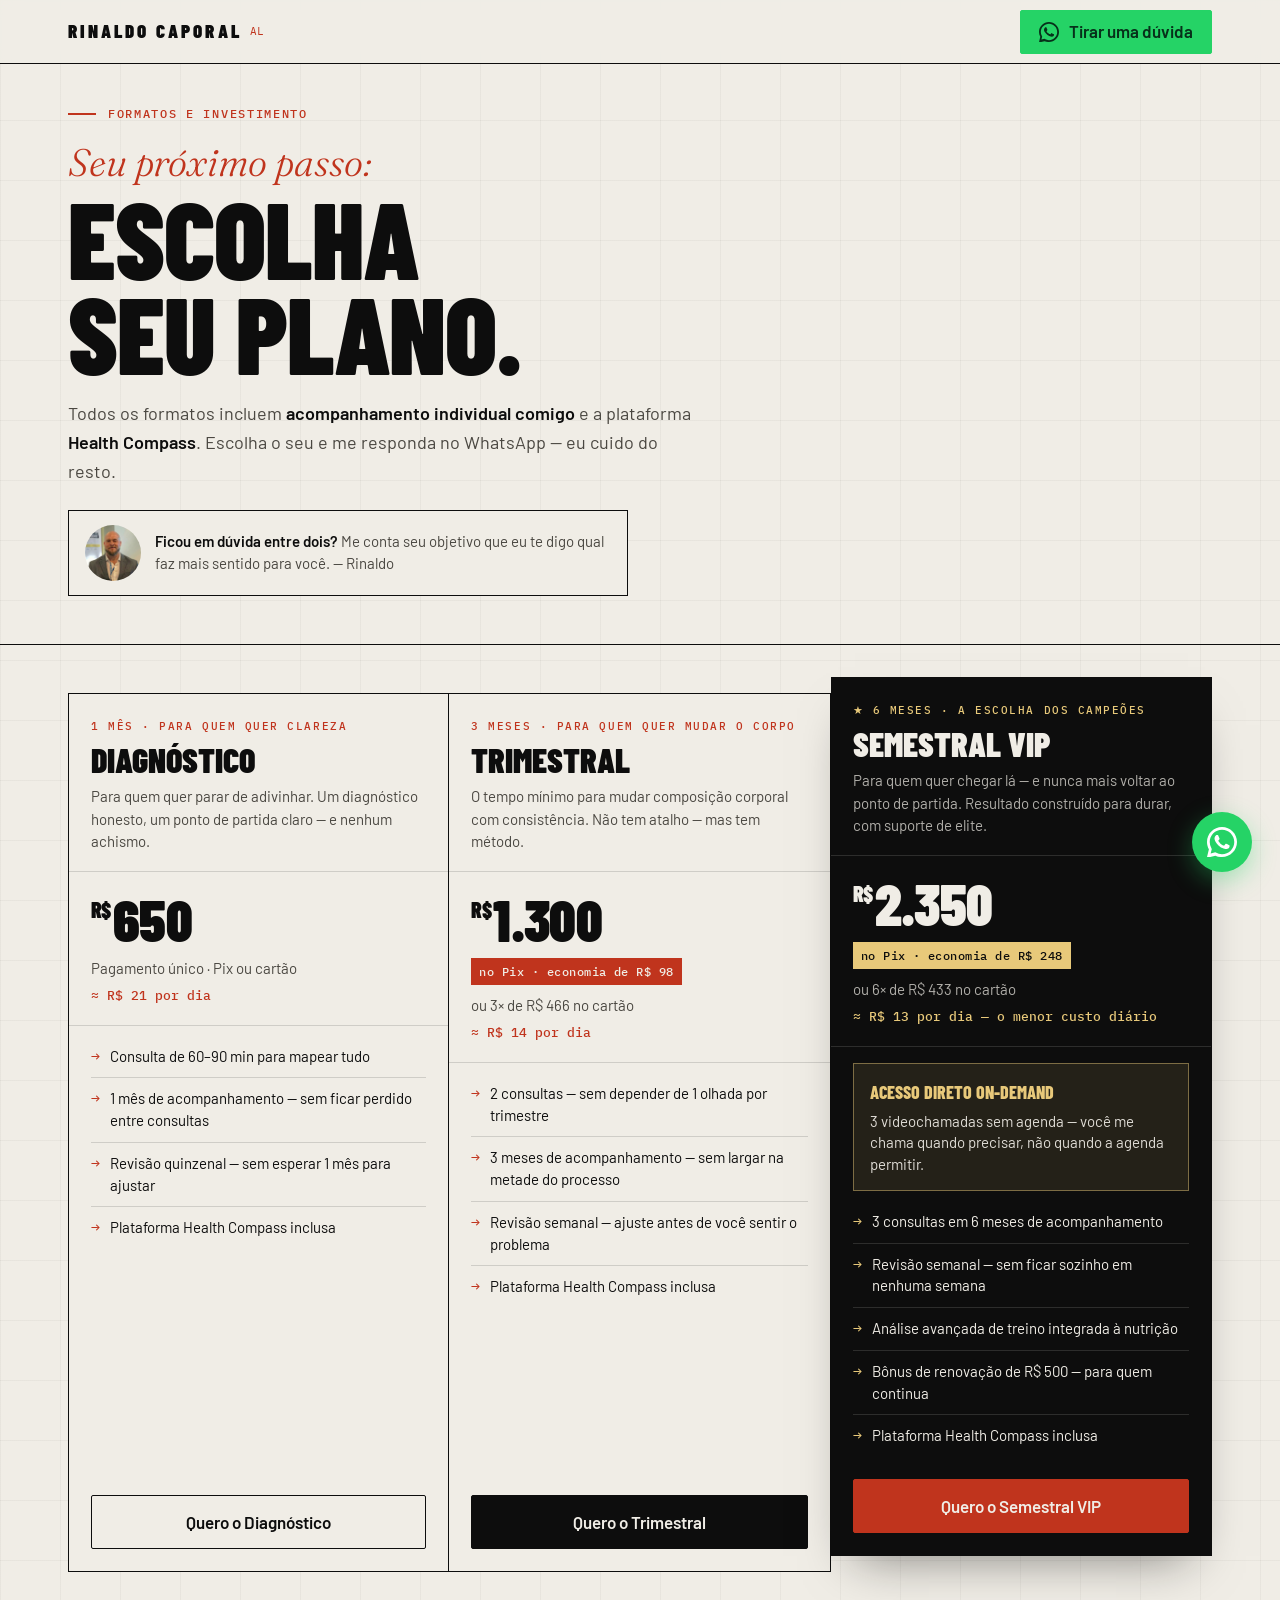
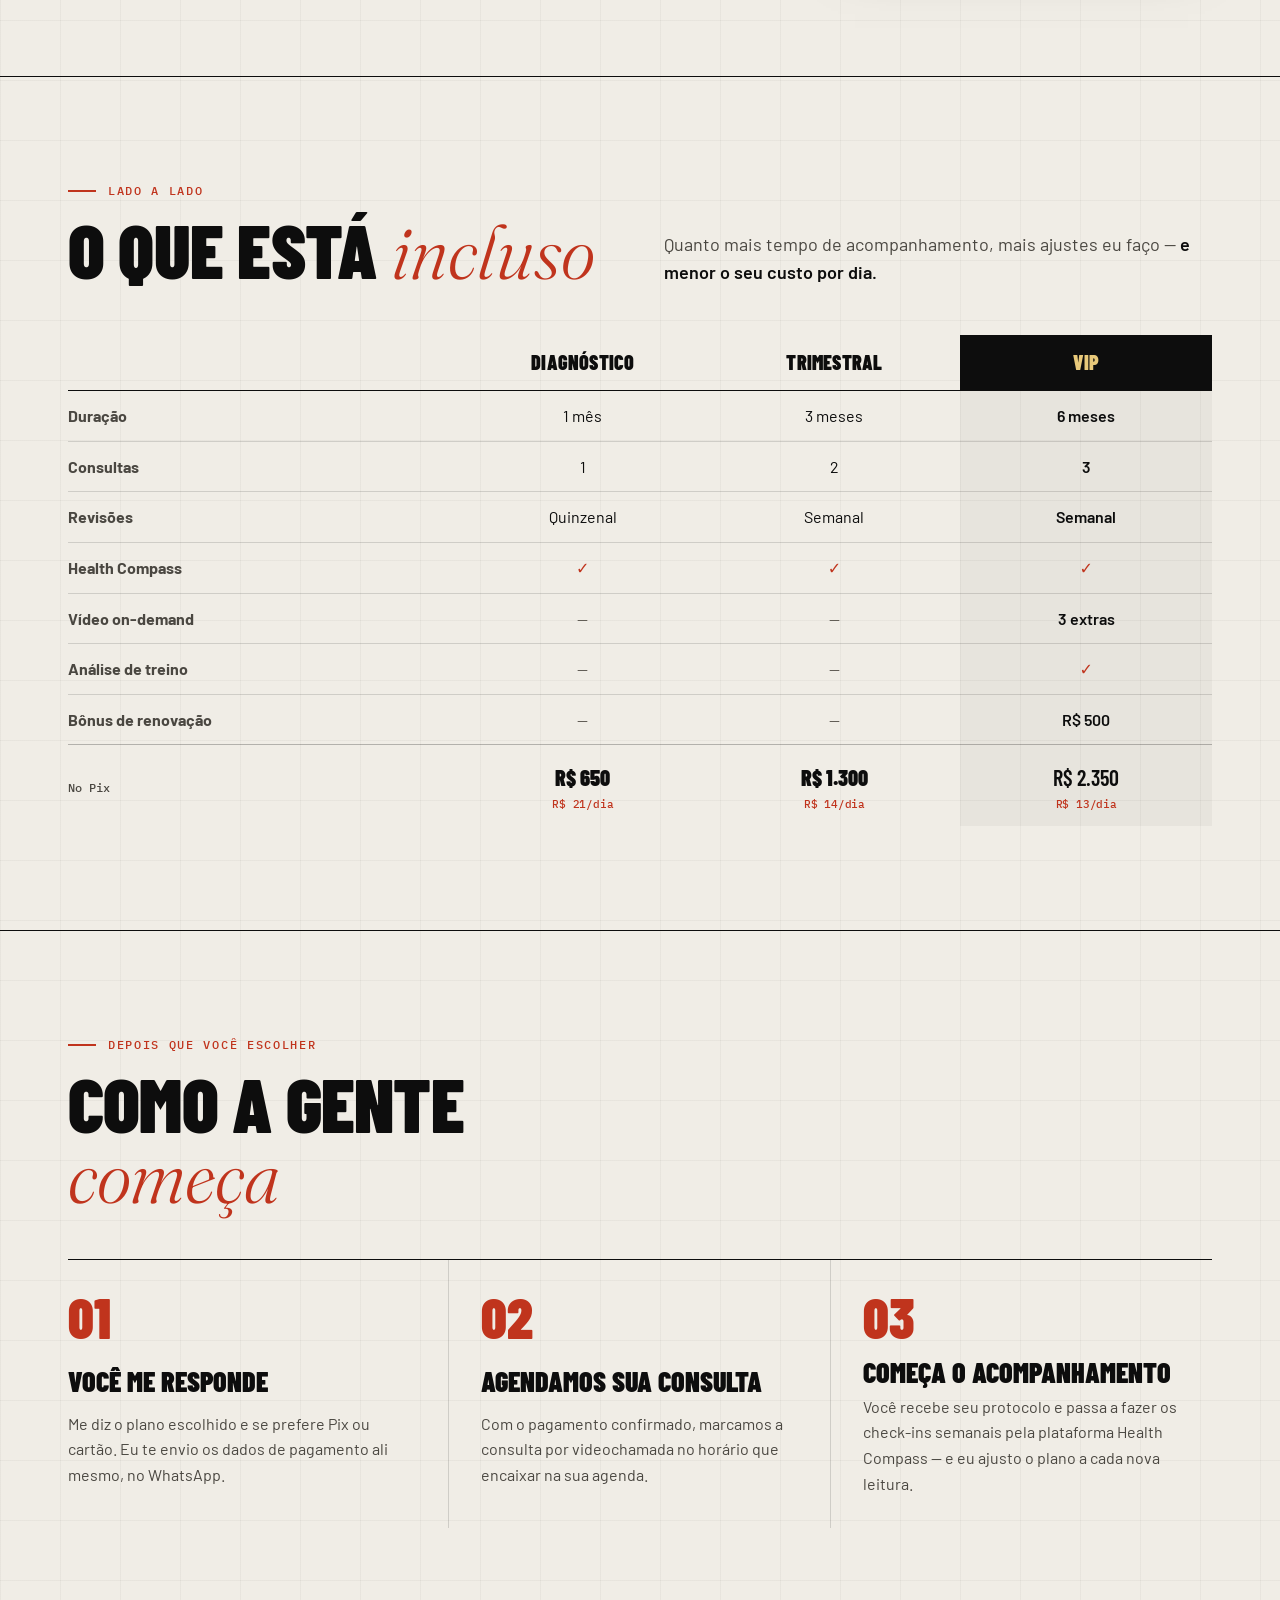
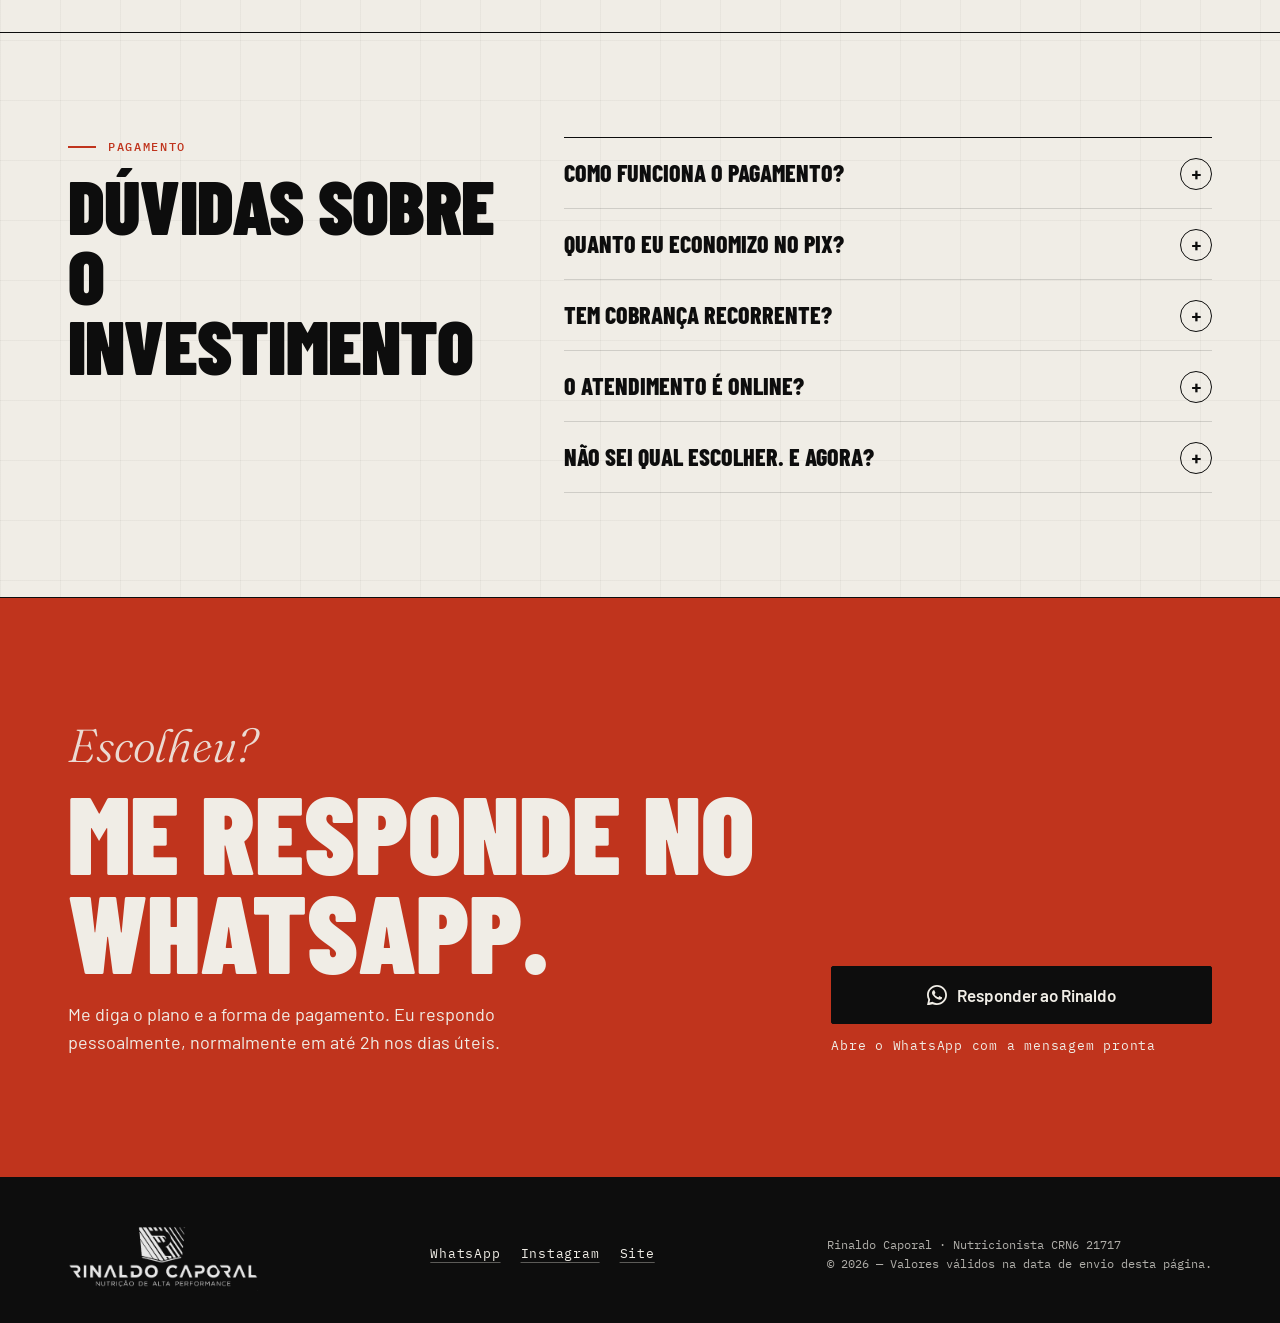
==== planos/index.html @ f825d925 "feat: página de planos e investimento (/planos/) para enviar ao lead - Valores, Pix/cartão, custo po" ====
<!DOCTYPE html>
<html lang="pt-BR">
<head>
<!-- Google Analytics (skipped on local previews) -->
<script>
  window.dataLayer = window.dataLayer || [];
  function gtag(){dataLayer.push(arguments);}
  if (!/^(localhost|127\.0\.0\.1|\[::1\])$/.test(location.hostname)) {
    var ga = document.createElement('script');
    ga.async = true;
    ga.src = 'https://www.googletagmanager.com/gtag/js?id=G-R4N3ZX12YW';
    document.head.appendChild(ga);
    gtag('js', new Date());
    gtag('config', 'G-R4N3ZX12YW');
  }
</script>

<meta charset="UTF-8">
<meta name="viewport" content="width=device-width, initial-scale=1, viewport-fit=cover">
<title>Planos e investimento — Rinaldo Caporal, Nutricionista</title>
<meta name="description" content="Formatos de acompanhamento nutricional com Rinaldo Caporal: Diagnóstico, Trimestral e Semestral VIP. Valores, formas de pagamento e o que está incluso.">
<meta name="robots" content="noindex, nofollow">
<meta name="theme-color" content="#0D0D0D">

<meta property="og:type" content="website">
<meta property="og:locale" content="pt_BR">
<meta property="og:site_name" content="Rinaldo Caporal">
<meta property="og:title" content="Planos e investimento — Rinaldo Caporal">
<meta property="og:description" content="Diagnóstico, Trimestral e Semestral VIP: valores, formas de pagamento e o que está incluso em cada formato.">
<meta property="og:url" content="https://www.rinaldocaporal.com.br/planos/">
<meta property="og:image" content="https://www.rinaldocaporal.com.br/img/og-planos.jpg">
<meta property="og:image:width" content="1200">
<meta property="og:image:height" content="630">
<meta name="twitter:card" content="summary_large_image">
<meta name="twitter:image" content="https://www.rinaldocaporal.com.br/img/og-planos.jpg">

<link rel="icon" type="image/png" sizes="32x32" href="../img/favicon-32.png">
<link rel="apple-touch-icon" href="../img/apple-touch-icon.png">
<link rel="preconnect" href="https://fonts.googleapis.com">
<link rel="preconnect" href="https://fonts.gstatic.com" crossorigin>
<link href="https://fonts.googleapis.com/css2?family=Barlow:wght@400;500;600&family=Barlow+Condensed:ital,wght@0,700;0,800;0,900;1,700&family=IBM+Plex+Mono:wght@400;500&family=Fraunces:ital,wght@1,300;1,700&display=swap" rel="stylesheet">
<link rel="stylesheet" href="../styles.css?v=9">
<script>document.documentElement.classList.add('js');</script>
</head>
<body>

<a class="sr-only" href="#conteudo">Pular para o conteúdo</a>

<header class="header">
  <div class="wrap">
    <a href="../" class="brand" aria-label="Rinaldo Caporal — site">Rinaldo Caporal <small>AL</small></a>
    <a class="btn btn--wa header-cta" data-wa="planos_header" href="https://wa.me/5582988458845?text=Oi%20Rinaldo%21%20Vi%20os%20planos%20e%20fiquei%20com%20uma%20d%C3%BAvida%3A%20" target="_blank" rel="noopener"><svg viewBox="0 0 24 24" aria-hidden="true"><use href="#ico-wa"/></svg>Tirar uma dúvida</a>
  </div>
</header>

<main id="conteudo" tabindex="-1">

<!-- ═══ INTRO ═══ -->
<section class="hero" id="topo" style="padding-top:calc(var(--header-h) + 40px);padding-bottom:48px">
  <div class="wrap">
    <p class="kicker">Formatos e investimento</p>
    <h1 class="hero-h1">
      <span class="serif-it">Seu próximo passo:</span>
      <span class="big">Escolha<br>seu plano.</span>
    </h1>
    <p class="hero-desc" style="margin-top:20px;max-width:640px">Todos os formatos incluem <strong>acompanhamento individual comigo</strong> e a plataforma <strong>Health Compass</strong>. Escolha o seu e me responda no WhatsApp — eu cuido do resto.</p>
    <div class="note" id="heroCtas">
      <img src="../img/rinaldo-480.webp" width="56" height="56" alt="Rinaldo Caporal">
      <p><strong>Ficou em dúvida entre dois?</strong> Me conta seu objetivo que eu te digo qual faz mais sentido para você. — Rinaldo</p>
    </div>
  </div>
</section>

<!-- ═══ PLANOS ═══ -->
<section class="section" id="formatos" style="padding-top:48px">
  <div class="wrap">
    <div class="plans-wrap">
    <div class="plan-tabs" aria-label="Ir para o plano">
      <button type="button" hidden aria-current="false" data-target="plano-diagnostico">Diagnóstico</button>
      <button type="button" hidden aria-current="false" data-target="plano-trimestral">Trimestral</button>
      <button type="button" hidden aria-current="true" data-target="plano-vip" data-vip>VIP ★</button>
    </div>

    <div class="rail plans" id="plansRail">
      <article class="plan" id="plano-diagnostico" aria-label="Plano Diagnóstico">
        <div class="plan-head">
          <p class="plan-badge">1 mês · Para quem quer clareza</p>
          <h2 class="plan-name">Diagnóstico</h2>
          <p class="plan-tagline">Para quem quer parar de adivinhar. Um diagnóstico honesto, um ponto de partida claro — e nenhum achismo.</p>
        </div>
        <div class="plan-price">
          <p class="price"><small>R$</small>650</p>
          <p class="price-card">Pagamento único · Pix ou cartão</p>
          <p class="price-day">≈ R$ 21 por dia</p>
        </div>
        <ul class="plan-features">
          <li>Consulta de 60–90 min para mapear tudo</li>
          <li>1 mês de acompanhamento — sem ficar perdido entre consultas</li>
          <li>Revisão quinzenal — sem esperar 1 mês para ajustar</li>
          <li>Plataforma Health Compass inclusa</li>
        </ul>
        <div class="plan-cta"><a class="btn btn--ghost btn--block" data-wa="escolheu_diagnostico" href="https://wa.me/5582988458845?text=Oi%20Rinaldo%21%20Vi%20os%20planos%20e%20escolhi%20o%20Diagn%C3%B3stico.%0APrefiro%20pagar%20no%3A%20%28Pix%20%2F%20cart%C3%A3o%29" target="_blank" rel="noopener">Quero o Diagnóstico</a></div>
      </article>

      <article class="plan" id="plano-trimestral" aria-label="Plano Trimestral">
        <div class="plan-head">
          <p class="plan-badge">3 meses · Para quem quer mudar o corpo</p>
          <h2 class="plan-name">Trimestral</h2>
          <p class="plan-tagline">O tempo mínimo para mudar composição corporal com consistência. Não tem atalho — mas tem método.</p>
        </div>
        <div class="plan-price">
          <p class="price"><small>R$</small>1.300</p>
          <p class="price-pix">no Pix · economia de R$ 98</p>
          <p class="price-card">ou 3× de R$ 466 no cartão</p>
          <p class="price-day">≈ R$ 14 por dia</p>
        </div>
        <ul class="plan-features">
          <li>2 consultas — sem depender de 1 olhada por trimestre</li>
          <li>3 meses de acompanhamento — sem largar na metade do processo</li>
          <li>Revisão semanal — ajuste antes de você sentir o problema</li>
          <li>Plataforma Health Compass inclusa</li>
        </ul>
        <div class="plan-cta"><a class="btn btn--solid btn--block" data-wa="escolheu_trimestral" href="https://wa.me/5582988458845?text=Oi%20Rinaldo%21%20Vi%20os%20planos%20e%20escolhi%20o%20Trimestral.%0APrefiro%20pagar%20no%3A%20%28Pix%20%2F%20cart%C3%A3o%29" target="_blank" rel="noopener">Quero o Trimestral</a></div>
      </article>

      <article class="plan plan--vip" id="plano-vip" aria-label="Plano Semestral VIP">
        <div class="plan-head">
          <p class="plan-badge">★ 6 meses · A escolha dos campeões</p>
          <h2 class="plan-name">Semestral VIP</h2>
          <p class="plan-tagline">Para quem quer chegar lá — e nunca mais voltar ao ponto de partida. Resultado construído para durar, com suporte de elite.</p>
        </div>
        <div class="plan-price">
          <p class="price"><small>R$</small>2.350</p>
          <p class="price-pix">no Pix · economia de R$ 248</p>
          <p class="price-card">ou 6× de R$ 433 no cartão</p>
          <p class="price-day">≈ R$ 13 por dia — o menor custo diário</p>
        </div>
        <div class="vip-perk">
          <strong>Acesso direto on-demand</strong>
          <span>3 videochamadas sem agenda — você me chama quando precisar, não quando a agenda permitir.</span>
        </div>
        <ul class="plan-features">
          <li>3 consultas em 6 meses de acompanhamento</li>
          <li>Revisão semanal — sem ficar sozinho em nenhuma semana</li>
          <li>Análise avançada de treino integrada à nutrição</li>
          <li>Bônus de renovação de R$ 500 — para quem continua</li>
          <li>Plataforma Health Compass inclusa</li>
        </ul>
        <div class="plan-cta"><a class="btn btn--red btn--block" data-wa="escolheu_vip" href="https://wa.me/5582988458845?text=Oi%20Rinaldo%21%20Vi%20os%20planos%20e%20escolhi%20o%20Semestral%20VIP.%0APrefiro%20pagar%20no%3A%20%28Pix%20%2F%20cart%C3%A3o%29" target="_blank" rel="noopener">Quero o Semestral VIP</a></div>
      </article>
    </div>
    </div>
    <div class="rail-hint" style="justify-content:flex-end"><span class="swipe-note" aria-hidden="true">← Deslize para comparar →</span></div>
  </div>
</section>

<!-- ═══ COMPARATIVO ═══ -->
<section class="section" id="comparativo">
  <div class="wrap">
    <div class="section-head">
      <div>
        <p class="kicker">Lado a lado</p>
        <h2 class="h2">O que está <em>incluso</em></h2>
      </div>
      <p class="lead">Quanto mais tempo de acompanhamento, mais ajustes eu faço — <strong>e menor o seu custo por dia.</strong></p>
    </div>

    <div class="compare-wrap">
      <table class="compare">
        <colgroup><col class="c-label"><col><col><col></colgroup>
        <thead>
          <tr><th scope="col"><span class="sr-only">Item</span></th><th scope="col">Diagnós&shy;tico</th><th scope="col">Trimestral</th><th scope="col" class="is-vip">VIP</th></tr>
        </thead>
        <tbody>
          <tr><th scope="row">Duração</th><td>1 mês</td><td>3 meses</td><td class="is-vip">6 meses</td></tr>
          <tr><th scope="row">Consultas</th><td>1</td><td>2</td><td class="is-vip">3</td></tr>
          <tr><th scope="row">Revisões</th><td>Quinzenal</td><td>Semanal</td><td class="is-vip">Semanal</td></tr>
          <tr><th scope="row">Health Compass</th><td class="yes">✓</td><td class="yes">✓</td><td class="is-vip yes">✓</td></tr>
          <tr><th scope="row">Vídeo on-demand</th><td class="no">—</td><td class="no">—</td><td class="is-vip">3 extras</td></tr>
          <tr><th scope="row">Análise de treino</th><td class="no">—</td><td class="no">—</td><td class="is-vip yes">✓</td></tr>
          <tr><th scope="row">Bônus de renovação</th><td class="no">—</td><td class="no">—</td><td class="is-vip">R$ 500</td></tr>
        </tbody>
        <tfoot>
          <tr><td style="font-family:var(--mono);font-size:12px;font-weight:500;color:var(--text-muted)">No Pix</td><td>R$ 650<small>R$ 21/dia</small></td><td>R$ 1.300<small>R$ 14/dia</small></td><td class="is-vip">R$ 2.350<small>R$ 13/dia</small></td></tr>
        </tfoot>
      </table>
    </div>
  </div>
</section>

<!-- ═══ DEPOIS DO PAGAMENTO ═══ -->
<section class="section" id="proximos-passos">
  <div class="wrap">
    <div class="section-head">
      <div>
        <p class="kicker">Depois que você escolher</p>
        <h2 class="h2">Como a gente <em>começa</em></h2>
      </div>
    </div>
    <ol class="steps">
      <li class="step">
        <span class="step-n">01</span>
        <h3>Você me responde</h3>
        <p>Me diz o plano escolhido e se prefere Pix ou cartão. Eu te envio os dados de pagamento ali mesmo, no WhatsApp.</p>
      </li>
      <li class="step">
        <span class="step-n">02</span>
        <h3>Agendamos sua consulta</h3>
        <p>Com o pagamento confirmado, marcamos a consulta por videochamada no horário que encaixar na sua agenda.</p>
      </li>
      <li class="step">
        <span class="step-n">03</span>
        <h3>Começa o acompanhamento</h3>
        <p>Você recebe seu protocolo e passa a fazer os check-ins semanais pela plataforma Health Compass — e eu ajusto o plano a cada nova leitura.</p>
      </li>
    </ol>
  </div>
</section>

<!-- ═══ FAQ PAGAMENTO ═══ -->
<section class="section" id="faq">
  <div class="wrap faq-layout">
    <div>
      <div class="section-head" style="display:block">
        <p class="kicker">Pagamento</p>
        <h2 class="h2">Dúvidas sobre o investimento</h2>
      </div>
    </div>
    <div>
      <div class="faq" id="faqList">
        <details class="faq-item">
          <summary>Como funciona o pagamento? <span class="toggle-ico" aria-hidden="true">+</span></summary>
          <p>O pagamento é feito no início do plano: à vista no Pix, com desconto, ou parcelado no cartão de crédito (3× no Trimestral e 6× no Semestral VIP). <strong>Eu te envio os dados direto no WhatsApp.</strong></p>
        </details>
        <details class="faq-item">
          <summary>Quanto eu economizo no Pix? <span class="toggle-ico" aria-hidden="true">+</span></summary>
          <p>No Trimestral, R$ 98 (R$ 1.300 no Pix contra 3× R$ 466 no cartão). No Semestral VIP, R$ 248 (R$ 2.350 no Pix contra 6× R$ 433 no cartão).</p>
        </details>
        <details class="faq-item">
          <summary>Tem cobrança recorrente? <span class="toggle-ico" aria-hidden="true">+</span></summary>
          <p>Não. Não existe cobrança mensal automática: <strong>cada renovação é uma decisão sua</strong>, tomada depois de ver os seus dados de evolução.</p>
        </details>
        <details class="faq-item">
          <summary>O atendimento é online? <span class="toggle-ico" aria-hidden="true">+</span></summary>
          <p>Sim, 100% online, para todo o Brasil: consultas por videochamada e check-ins semanais pela plataforma Health Compass, no WhatsApp.</p>
        </details>
        <details class="faq-item">
          <summary>Não sei qual escolher. E agora? <span class="toggle-ico" aria-hidden="true">+</span></summary>
          <p>Se o seu objetivo é mudar a composição corporal, 3 meses é o tempo mínimo para ver isso com consistência. Se quer um resultado que dure e suporte direto comigo, o Semestral VIP é o mais completo — e o de menor custo por dia. <strong>Na dúvida, me chama que eu te ajudo a decidir.</strong></p>
        </details>
      </div>
    </div>
  </div>
</section>

<!-- ═══ CTA FINAL ═══ -->
<section class="final" id="final">
  <div class="wrap">
    <div>
      <h2 class="final-title"><em>Escolheu?</em>Me responde no WhatsApp.</h2>
      <p class="final-sub">Me diga o plano e a forma de pagamento. Eu respondo pessoalmente, normalmente em até 2h nos dias úteis.</p>
    </div>
    <div class="final-actions">
      <a class="btn btn--solid" data-wa="planos_final" href="https://wa.me/5582988458845?text=Oi%20Rinaldo%21%20Vi%20os%20planos%20e%20escolhi%20o%20plano%3A%20%0APrefiro%20pagar%20no%3A%20%28Pix%20%2F%20cart%C3%A3o%29" target="_blank" rel="noopener"><svg viewBox="0 0 24 24" aria-hidden="true"><use href="#ico-wa"/></svg>Responder ao Rinaldo</a>
      <p class="final-note">Abre o WhatsApp com a mensagem pronta</p>
    </div>
  </div>
</section>

</main>

<footer class="footer">
  <div class="wrap">
    <img class="footer-logo" src="../img/logo-rc.webp" width="480" height="186" loading="lazy" alt="Rinaldo Caporal — Nutrição de Alta Performance">
    <nav class="footer-links" aria-label="Contato">
      <a data-wa="planos_footer" href="https://wa.me/5582988458845?text=Oi%20Rinaldo%21%20Vi%20os%20planos%20e%20fiquei%20com%20uma%20d%C3%BAvida%3A%20" target="_blank" rel="noopener">WhatsApp</a>
      <a href="https://instagram.com/rinaldocaporal" target="_blank" rel="noopener" data-ig="planos_footer">Instagram</a>
      <a href="../">Site</a>
    </nav>
    <small>Rinaldo Caporal · Nutricionista CRN6 21717<br>© <span id="year">2026</span> — Valores válidos na data de envio desta página.</small>
  </div>
</footer>

<div class="action-bar" id="actionBar">
  <a class="btn btn--wa" data-wa="planos_barra_mobile" href="https://wa.me/5582988458845?text=Oi%20Rinaldo%21%20Vi%20os%20planos%20e%20escolhi%20o%20plano%3A%20%0APrefiro%20pagar%20no%3A%20%28Pix%20%2F%20cart%C3%A3o%29" target="_blank" rel="noopener">
    <svg viewBox="0 0 24 24" aria-hidden="true"><use href="#ico-wa"/></svg>Escolhi meu plano
  </a>
</div>

<a class="wa-float" data-wa="planos_flutuante" href="https://wa.me/5582988458845?text=Oi%20Rinaldo%21%20Vi%20os%20planos%20e%20fiquei%20com%20uma%20d%C3%BAvida%3A%20" target="_blank" rel="noopener" aria-label="Falar com Rinaldo no WhatsApp">
  <svg viewBox="0 0 24 24" aria-hidden="true"><use href="#ico-wa"/></svg>
</a>

<svg width="0" height="0" style="position:absolute" aria-hidden="true">
  <symbol id="ico-wa" viewBox="0 0 24 24"><path d="M17.472 14.382c-.297-.149-1.758-.867-2.03-.967-.273-.099-.471-.148-.67.15-.197.297-.767.966-.94 1.164-.173.199-.347.223-.644.075-.297-.15-1.255-.463-2.39-1.475-.883-.788-1.48-1.761-1.653-2.059-.173-.297-.018-.458.13-.606.134-.133.298-.347.446-.52.149-.174.198-.298.298-.497.099-.198.05-.371-.025-.52-.075-.149-.669-1.612-.916-2.207-.242-.579-.487-.5-.669-.51-.173-.008-.371-.01-.57-.01-.198 0-.52.074-.792.372-.272.297-1.04 1.016-1.04 2.479 0 1.462 1.065 2.875 1.213 3.074.149.198 2.096 3.2 5.077 4.487.709.306 1.262.489 1.694.625.712.227 1.36.195 1.871.118.571-.085 1.758-.719 2.006-1.413.248-.694.248-1.289.173-1.413-.074-.124-.272-.198-.57-.347z"/><path d="M12 0C5.373 0 0 5.373 0 12c0 2.123.553 4.116 1.52 5.845L.057 23.854a.5.5 0 00.61.61l6.01-1.463A11.938 11.938 0 0012 24c6.627 0 12-5.373 12-12S18.627 0 12 0zm0 21.818a9.797 9.797 0 01-5.002-1.374l-.359-.213-3.718.905.92-3.619-.234-.372A9.797 9.797 0 012.182 12C2.182 6.57 6.57 2.182 12 2.182S21.818 6.57 21.818 12 17.43 21.818 12 21.818z"/></symbol>
</svg>

<script src="../script.js?v=7" defer></script>
</body>
</html>
---- styles.css ----
/* ═══════════════════════════════════════════════════════
   RINALDO CAPORAL — styles (mobile-first)
   Breakpoints: 640px (tablet) · 960px (desktop)
═══════════════════════════════════════════════════════ */

/* ─── Tokens ─── */
:root {
  --ink: #0D0D0D;
  --ink-2: #1A1A1A;
  --paper: #F0EDE6;
  --cream: #E8E3D8;
  --red: #C0341D;
  --red-dark: #A02C18;
  --gold: #E8C97A;
  --green: #25D366;

  --text-muted: #4A4741;        /* 8.9:1 on paper */
  --text-soft: #5E5A53;         /* 6:1 on paper */
  --on-ink: rgba(240, 237, 230, .92);
  --on-ink-muted: rgba(240, 237, 230, .72);
  --line: rgba(13, 13, 13, .14);
  --line-ink: rgba(240, 237, 230, .14);

  --cond: 'Barlow Condensed', 'Arial Narrow', sans-serif;
  --sans: 'Barlow', system-ui, -apple-system, 'Segoe UI', sans-serif;
  --mono: 'IBM Plex Mono', ui-monospace, monospace;
  --serif: 'Fraunces', Georgia, serif;

  --gutter: 20px;
  --header-h: 56px;
  --bar-h: 72px;
  --maxw: 1240px;
  --radius: 2px;
}

/* ─── Reset ─── */
*, *::before, *::after { margin: 0; padding: 0; box-sizing: border-box; }
html { scroll-behavior: smooth; scroll-padding-top: calc(var(--header-h) + 8px); -webkit-text-size-adjust: 100%; }
body {
  background-color: var(--paper);
  background-image:
    linear-gradient(rgba(13,13,13,.04) 1px, transparent 1px),
    linear-gradient(90deg, rgba(13,13,13,.04) 1px, transparent 1px);
  background-size: 60px 60px;
  color: var(--ink);
  font-family: var(--sans);
  font-size: 17px;
  line-height: 1.6;
  overflow-x: hidden;
}
a { color: inherit; text-decoration: none; }
img { display: block; max-width: 100%; height: auto; }
button { font: inherit; color: inherit; background: none; border: 0; cursor: pointer; }
ul { list-style: none; }
:focus-visible { outline: 2px solid var(--red); outline-offset: 3px; }
.section--dark :focus-visible, .footer :focus-visible, .action-bar :focus-visible { outline-color: var(--gold); }
.final :focus-visible { outline-color: var(--paper); }
main:focus { outline: none; }
.sr-only { position: absolute; width: 1px; height: 1px; overflow: hidden; clip: rect(0 0 0 0); white-space: nowrap; }
a.sr-only:focus { position: fixed; top: 8px; left: 8px; width: auto; height: auto; clip: auto; z-index: 200; background: var(--ink); color: var(--paper); padding: 12px 16px; font-family: var(--mono); font-size: 13px; }

.wrap { width: 100%; max-width: var(--maxw); margin: 0 auto; padding: 0 var(--gutter); }

/* ─── Type helpers ─── */
.kicker {
  font-family: var(--mono);
  font-size: 12px;
  font-weight: 500;
  letter-spacing: .14em;
  text-transform: uppercase;
  color: var(--red);
  display: flex; align-items: center; gap: 12px;
}
.kicker::before { content: ''; width: 28px; height: 2px; background: currentColor; flex-shrink: 0; }
.h2 {
  font-family: var(--cond);
  font-weight: 900;
  font-size: clamp(40px, 11vw, 76px);
  line-height: .92;
  letter-spacing: -.01em;
  text-transform: uppercase;
  margin-top: 14px;
}
.h2 em, .serif-it {
  font-family: var(--serif);
  font-style: italic;
  font-weight: 300;
  text-transform: none;
  color: var(--red);
  letter-spacing: 0;
}
.lead { font-size: 18px; line-height: 1.6; color: var(--text-muted); }
.lead strong { color: var(--ink); font-weight: 600; }

/* ─── Sections ─── */
.section { padding: 64px 0; border-top: 1.5px solid var(--ink); position: relative; }
.section-head { margin-bottom: 32px; }
.section-head .lead { margin-top: 16px; max-width: 640px; }
.section--dark { background: var(--ink); color: var(--paper); border-top-color: var(--ink); }
.section--dark .lead { color: var(--on-ink-muted); }
.section--dark .lead strong { color: var(--paper); }

/* ─── Buttons ─── */
.btn {
  display: inline-flex; align-items: center; justify-content: center; gap: 10px;
  min-height: 54px;
  padding: 0 26px;
  font-family: var(--mono);
  font-size: 13px;
  font-weight: 500;
  letter-spacing: .12em;
  text-transform: uppercase;
  border: 1.5px solid var(--ink);
  border-radius: var(--radius);
  transition: background .2s, color .2s, border-color .2s, transform .15s;
  text-align: center;
}
.btn:active { transform: translateY(1px); }
.btn--solid { background: var(--ink); color: var(--paper); }
.btn--solid:hover { background: var(--red); border-color: var(--red); }
.btn--red { background: var(--red); border-color: var(--red); color: var(--paper); }
.btn--red:hover { background: var(--red-dark); border-color: var(--red-dark); }
.btn--ghost { background: transparent; color: var(--ink); }
.btn--ghost:hover { background: var(--ink); color: var(--paper); }
.btn--ghost-light { background: transparent; color: var(--paper); border-color: rgba(240,237,230,.5); }
.btn--ghost-light:hover { background: var(--paper); color: var(--ink); }
.btn--block { width: 100%; }
.btn svg { width: 20px; height: 20px; flex-shrink: 0; fill: currentColor; }

/* ═══════════════════════════════════════
   HEADER
═══════════════════════════════════════ */
.header {
  position: fixed; top: 0; left: 0; right: 0; z-index: 100;
  height: var(--header-h);
  background: rgba(240, 237, 230, .94);
  -webkit-backdrop-filter: saturate(1.4) blur(10px);
  backdrop-filter: saturate(1.4) blur(10px);
  border-bottom: 1.5px solid var(--ink);
}
.header .wrap { height: 100%; display: flex; align-items: center; justify-content: space-between; gap: 16px; }
.brand {
  font-family: var(--cond);
  font-weight: 900;
  font-size: 19px;
  letter-spacing: .16em;
  text-transform: uppercase;
  display: flex; align-items: baseline; gap: 8px;
  min-height: 48px; align-items: center;
}
.brand small { font-family: var(--mono); font-size: 11px; font-weight: 400; letter-spacing: .08em; color: var(--red); }
.nav { display: none; }
.header-cta { display: none; }
.menu-btn {
  width: 48px; height: 48px; margin-right: -12px;
  display: flex; flex-direction: column; align-items: center; justify-content: center; gap: 6px;
}
.menu-btn span { width: 24px; height: 2px; background: var(--ink); transition: transform .25s, opacity .25s; }
.menu-btn[aria-expanded="true"] span:nth-child(1) { transform: translateY(8px) rotate(45deg); }
.menu-btn[aria-expanded="true"] span:nth-child(2) { opacity: 0; }
.menu-btn[aria-expanded="true"] span:nth-child(3) { transform: translateY(-8px) rotate(-45deg); }

.mobile-menu {
  position: fixed; top: var(--header-h); left: 0; right: 0; bottom: 0; z-index: 99;
  background: var(--paper);
  padding: 12px var(--gutter) calc(32px + env(safe-area-inset-bottom));
  display: flex; flex-direction: column;
  transform: translateY(-8px); opacity: 0; visibility: hidden;
  transition: opacity .2s, transform .2s, visibility .2s;
  overflow-y: auto;
}
.mobile-menu.open { opacity: 1; transform: none; visibility: visible; }
.mobile-menu a:not(.btn) {
  font-family: var(--cond); font-weight: 800; font-size: 32px; text-transform: uppercase;
  padding: 12px 0; border-bottom: 1px solid var(--line);
  display: flex; justify-content: space-between; align-items: center;
}
.mobile-menu a:not(.btn)::after { content: '→'; font-family: var(--mono); font-size: 18px; color: var(--red); }
.mobile-menu .btn { margin-top: auto; }
body.menu-open { overflow: hidden; }

/* ═══════════════════════════════════════
   HERO
═══════════════════════════════════════ */
.hero { padding-top: calc(var(--header-h) + 28px); padding-bottom: 0; }
.hero-tag { font-size: 11px; }
.hero-h1 { margin-top: 18px; }
.hero-h1 .serif-it { display: block; font-size: clamp(26px, 7.4vw, 46px); line-height: 1.12; }
.hero-h1 .big {
  display: block;
  font-family: var(--cond); font-weight: 900; text-transform: uppercase;
  font-size: clamp(60px, 18.5vw, 132px); line-height: .88; letter-spacing: -.01em;
  margin-top: 6px;
}
.hero-photo {
  margin: 24px calc(var(--gutter) * -1) 0;
  position: relative;
  aspect-ratio: 5 / 4;
  overflow: hidden;
  border-top: 1.5px solid var(--ink);
  border-bottom: 1.5px solid var(--ink);
  background: var(--cream);
}
.hero-photo img { width: 100%; height: 100%; object-fit: cover; object-position: 50% 12%; }
.photo-label {
  position: absolute; left: 0; bottom: 0;
  background: var(--red); color: var(--paper);
  font-family: var(--mono); font-size: 11px; font-weight: 500; letter-spacing: .12em; text-transform: uppercase;
  padding: 8px 14px;
}
.hero-copy { padding: 28px 0 8px; }
.hero-desc { font-size: 18px; color: var(--text-muted); }
.hero-desc strong { color: var(--ink); font-weight: 600; }
.hero-btns { display: grid; gap: 12px; margin-top: 24px; }

.stats {
  display: grid; grid-template-columns: repeat(3, 1fr);
  border-top: 1.5px solid var(--ink);
  margin: 32px calc(var(--gutter) * -1) 0;
}
.stat { padding: 18px 12px; text-align: center; border-right: 1px solid var(--line); }
.stat:last-child { border-right: 0; }
.stat-n { font-family: var(--cond); font-weight: 900; font-size: 40px; line-height: 1; }
.stat-n sup { font-size: .5em; color: var(--red); vertical-align: top; position: relative; top: .1em; margin-left: 1px; }
.stat-l { font-family: var(--mono); font-size: 11px; letter-spacing: .06em; text-transform: uppercase; color: var(--text-soft); margin-top: 6px; line-height: 1.35; }

/* ─── Microcopy under CTAs ─── */
.micro { font-size: 14px; color: var(--text-soft); margin-top: 12px; line-height: 1.45; }
.micro::before { content: '● '; color: var(--green); font-size: 10px; vertical-align: 2px; }

/* ═══════════════════════════════════════
   COMO FUNCIONA
═══════════════════════════════════════ */
.steps { list-style: none; display: grid; gap: 0; border-top: 1.5px solid var(--ink); counter-reset: none; }
.step { display: grid; grid-template-columns: 52px 1fr; column-gap: 14px; padding: 22px 0; border-bottom: 1px solid var(--line); }
.step-n { grid-row: span 2; font-family: var(--cond); font-weight: 900; font-size: 40px; line-height: .9; color: var(--red); }
.step h3 { font-family: var(--cond); font-weight: 900; font-size: 24px; line-height: 1.05; text-transform: uppercase; }
.step p { font-size: 16px; color: var(--text-muted); margin-top: 6px; }
.cta-row { margin-top: 28px; }
.cta-row .btn { width: 100%; }

.price-from {
  display: inline-block;
  font-family: var(--mono); font-size: 13px; font-weight: 500; letter-spacing: .06em; text-transform: uppercase;
  border: 1.5px solid var(--ink); padding: 8px 12px; margin: 16px 0 14px;
}
.price-from strong { color: var(--red); font-weight: 500; }

/* ═══════════════════════════════════════
   ATHLETES (scroll-snap strip)
═══════════════════════════════════════ */
.rail {
  display: grid; grid-auto-flow: column;
  gap: 12px;
  overflow-x: auto; overscroll-behavior-x: contain;
  scroll-snap-type: x mandatory;
  scrollbar-width: none;
  padding: 0 var(--gutter) 4px;
  margin: 0 calc(var(--gutter) * -1);
  scroll-padding: 0 var(--gutter);
}
.rail::-webkit-scrollbar { display: none; }
.rail > * { scroll-snap-align: start; }

.athletes { grid-auto-columns: 46%; }
.athlete { background: var(--ink); color: var(--paper); border: 1.5px solid var(--ink); }
.athlete-img { aspect-ratio: 4 / 5; overflow: hidden; background: var(--ink-2); }
.athlete-img img { width: 100%; height: 100%; object-fit: cover; filter: grayscale(100%) contrast(1.05); transition: filter .4s, transform .5s; }
.athlete:hover .athlete-img img { filter: none; }
@media (max-width: 959px) { .athlete.is-active .athlete-img img { filter: none; } }
.athlete-info { padding: 12px 12px 14px; }
.athlete-name { font-family: var(--cond); font-weight: 800; font-size: 19px; line-height: 1.05; text-transform: uppercase; }
.athlete-title { font-family: var(--mono); font-size: 11px; letter-spacing: .04em; color: var(--gold); margin-top: 6px; line-height: 1.4; }

.rail-hint {
  display: flex; align-items: center; justify-content: space-between; gap: 12px;
  margin-top: 16px;
}
.dots { display: flex; gap: 6px; flex-wrap: wrap; }
.dots button { width: 28px; height: 32px; display: grid; place-items: center; }
.dots button::before { content: ''; width: 8px; height: 8px; border-radius: 50%; background: rgba(13,13,13,.22); transition: background .2s, width .2s; }
.dots button[aria-current="true"]::before { background: var(--red); width: 20px; border-radius: 4px; }
.section--dark .dots button::before { background: rgba(240,237,230,.3); }
.section--dark .dots button[aria-current="true"]::before { background: var(--gold); }
@media (max-width: 399px) { .swipe-note { display: none; } }
.swipe-note { font-family: var(--mono); font-size: 11px; letter-spacing: .12em; text-transform: uppercase; color: var(--text-soft); white-space: nowrap; }

/* ═══════════════════════════════════════
   METHOD
═══════════════════════════════════════ */
.method-pull {
  font-family: var(--cond); font-weight: 700; font-style: italic;
  font-size: 24px; line-height: 1.25;
  border-left: 3px solid var(--red);
  padding-left: 16px;
  margin-bottom: 20px;
}
.method-pull em { font-style: italic; color: var(--red); }
.principles { margin-top: 32px; border-top: 1.5px solid var(--ink); }
.principle { border-bottom: 1px solid var(--line); }
.principle summary {
  list-style: none; cursor: pointer;
  display: grid; grid-template-columns: auto 1fr auto; gap: 14px; align-items: start;
  padding: 20px 0;
  min-height: 64px;
}
.principle summary::-webkit-details-marker { display: none; }
.p-num { font-family: var(--cond); font-weight: 900; font-size: 34px; line-height: .9; color: var(--red); min-width: 40px; }
.p-tag { font-family: var(--mono); font-size: 11px; letter-spacing: .14em; text-transform: uppercase; color: var(--text-soft); display: block; }
.p-title { font-family: var(--cond); font-weight: 900; font-size: 26px; line-height: 1; text-transform: uppercase; display: block; margin-top: 4px; }
.p-sum { display: block; font-size: 16px; color: var(--text-muted); margin-top: 8px; line-height: 1.5; }
.toggle-ico {
  width: 32px; height: 32px; border: 1.5px solid var(--ink); border-radius: 50%;
  display: grid; place-items: center; flex-shrink: 0; margin-top: 2px;
  font-family: var(--mono); font-size: 18px; line-height: 1;
  transition: transform .25s, background .2s, color .2s;
}
details[open] > summary .toggle-ico { transform: rotate(45deg); background: var(--ink); color: var(--paper); }
.p-body { padding: 0 0 22px 54px; color: var(--text-muted); font-size: 16px; }

/* ═══════════════════════════════════════
   PARA QUEM
═══════════════════════════════════════ */
.quote {
  font-family: var(--serif); font-style: italic; font-weight: 300;
  font-size: clamp(24px, 6.4vw, 36px); line-height: 1.35;
  color: var(--on-ink);
}
.quote strong { font-weight: 700; color: var(--gold); }
.quote-by { font-family: var(--mono); font-size: 12px; letter-spacing: .14em; text-transform: uppercase; color: var(--on-ink-muted); margin-top: 20px; }
.fit-grid { display: grid; gap: 12px; margin-top: 36px; }
.fit-card { border: 1px solid var(--line-ink); padding: 22px 20px; }
.fit-card h3 { font-family: var(--cond); font-weight: 900; font-size: 20px; text-transform: uppercase; letter-spacing: .04em; margin-bottom: 12px; }
.fit-card--yes h3 { color: var(--gold); }
.fit-card--no h3 { color: #F08C78; }
.fit-card li { display: flex; gap: 12px; padding: 8px 0; color: var(--on-ink); font-size: 16px; line-height: 1.45; border-top: 1px solid var(--line-ink); }
.fit-card li:first-child { border-top: 0; }
.fit-card li::before { font-family: var(--mono); font-weight: 500; flex-shrink: 0; }
.fit-card--yes li::before { content: '✓'; color: var(--gold); }
.fit-card--no li::before { content: '✗'; color: #F08C78; }
.fit-card--no li { color: var(--on-ink-muted); }
.scarcity {
  margin-top: 12px; padding: 22px 20px;
  background: rgba(232, 201, 122, .08); border: 1px solid rgba(232, 201, 122, .3);
  display: grid; gap: 16px;
}
.scarcity p { color: var(--on-ink); font-size: 16px; }
.scarcity strong { color: var(--gold); font-weight: 600; }

/* ═══════════════════════════════════════
   PRICING
═══════════════════════════════════════ */
.plan-tabs {
  display: grid; grid-template-columns: repeat(3, 1fr);
  border: 1.5px solid var(--ink);
  margin-bottom: 16px;
  position: sticky; top: calc(var(--header-h) + 8px); z-index: 5;
  background: var(--paper);
}
.plan-tabs button {
  min-height: 48px; padding: 6px 4px;
  font-family: var(--mono); font-size: 12px; font-weight: 500; letter-spacing: .06em; text-transform: uppercase;
  border-right: 1px solid var(--ink);
  transition: background .2s, color .2s;
}
.plan-tabs button:last-child { border-right: 0; }
.plan-tabs button[aria-current="true"] { background: var(--ink); color: var(--paper); }
.plan-tabs button[data-vip][aria-current="true"] { background: var(--red); }
.plan-tabs:not(:has(button:not([hidden]))) { display: none; }

.plans { grid-auto-columns: 88%; align-items: start; }
.plan {
  border: 1.5px solid var(--ink);
  background: var(--paper);
  display: flex; flex-direction: column;
}
.plan-head { padding: 24px 22px 18px; border-bottom: 1px solid var(--line); }
.plan-badge { font-family: var(--mono); font-size: 11px; font-weight: 500; letter-spacing: .14em; text-transform: uppercase; color: var(--red); }
.plan-name { font-family: var(--cond); font-weight: 900; font-size: 34px; line-height: 1; text-transform: uppercase; margin-top: 8px; }
.plan-tagline { font-size: 15px; color: var(--text-muted); margin-top: 8px; line-height: 1.5; }
.vip-perk { margin: 16px 22px 0; padding: 14px 16px; border: 1px solid rgba(232,201,122,.45); background: rgba(232,201,122,.1); }
.vip-perk strong { display: block; font-family: var(--cond); font-weight: 800; font-size: 18px; text-transform: uppercase; color: var(--gold); }
.vip-perk span { font-size: 15px; color: var(--on-ink); line-height: 1.45; display: block; margin-top: 4px; }
.plan-features { padding: 10px 22px 6px; flex: 1; }
.plan-features li { display: flex; gap: 10px; padding: 10px 0; font-size: 15px; line-height: 1.45; border-bottom: 1px solid var(--line); }
.plan-features li:last-child { border-bottom: 0; }
.plan-features li::before { content: '→'; color: var(--red); font-family: var(--mono); flex-shrink: 0; }
.plan-cta { padding: 16px 22px 22px; }
.plan-cta .btn { font-family: var(--sans); font-size: 17px; font-weight: 600; letter-spacing: 0; text-transform: none; }

.plan--vip { background: var(--ink); color: var(--paper); }
.plan--vip .plan-head, .plan--vip .plan-features li { border-color: var(--line-ink); }
.plan--vip .plan-badge { color: var(--gold); }
.plan--vip .plan-tagline { color: var(--on-ink-muted); }
.plan--vip .plan-features li::before { color: var(--gold); }

.pricing-foot { display: grid; gap: 20px; margin-top: 28px; }
.callout { border-left: 3px solid var(--red); background: rgba(192,52,29,.06); padding: 16px 18px; font-size: 16px; color: var(--text-muted); }
.callout strong { color: var(--ink); font-weight: 600; }

/* ═══════════════════════════════════════
   PLANOS PAGE (/planos/) — prices & comparison
═══════════════════════════════════════ */
.plan-price { padding: 18px 22px; border-bottom: 1px solid var(--line); }
.price { font-family: var(--cond); font-weight: 900; font-size: 58px; line-height: 1; letter-spacing: -.01em; }
.price small { font-size: 22px; margin-right: 2px; vertical-align: top; position: relative; top: 8px; }
.price-pix { display: inline-block; margin-top: 10px; background: var(--red); color: var(--paper); font-family: var(--mono); font-size: 12px; font-weight: 500; letter-spacing: .04em; padding: 4px 8px; }
.price-card { font-size: 15px; color: var(--text-muted); margin-top: 8px; }
.price-day { font-family: var(--mono); font-size: 13px; font-weight: 500; color: var(--red); margin-top: 6px; }
.plan--vip .plan-price { border-color: var(--line-ink); }
.plan--vip .price-pix { background: var(--gold); color: var(--ink); }
.plan--vip .price-card { color: var(--on-ink-muted); }
.plan--vip .price-day { color: var(--gold); }

.note { display: grid; grid-template-columns: 56px 1fr; gap: 14px; align-items: center; margin-top: 24px; padding: 14px 16px; border: 1.5px solid var(--ink); background: var(--paper); }
.note img { width: 56px; height: 56px; border-radius: 50%; object-fit: cover; object-position: 50% 15%; }
.note p { font-size: 15px; line-height: 1.45; color: var(--text-muted); }
.note strong { color: var(--ink); font-weight: 600; }

.compare-wrap { overflow-x: auto; margin: 0 calc(var(--gutter) * -1); padding: 0 var(--gutter); }
.compare { width: 100%; border-collapse: collapse; font-size: 14px; table-layout: fixed; }
.compare col.c-label { width: 34%; }
.compare th, .compare td { padding: 12px 4px; border-bottom: 1px solid var(--line); text-align: center; vertical-align: middle; line-height: 1.35; }
.compare th:first-child, .compare td:first-child { text-align: left; padding-left: 0; color: var(--text-muted); }
.compare thead th { font-family: var(--cond); font-weight: 900; font-size: 15px; letter-spacing: .01em; text-transform: uppercase; border-bottom: 1.5px solid var(--ink); color: var(--ink); }
.compare thead th.is-vip { background: var(--ink); color: var(--gold); }
.compare td.is-vip { background: rgba(13,13,13,.04); font-weight: 600; }
.compare .yes { color: var(--red); font-weight: 600; }
.compare .no { color: var(--text-soft); }
.compare tfoot td { font-family: var(--cond); font-weight: 900; font-size: 18px; border-bottom: 0; padding-top: 18px; }
.compare tfoot td small { display: block; font-family: var(--mono); font-size: 11px; font-weight: 500; color: var(--red); margin-top: 4px; white-space: nowrap; letter-spacing: -.02em; }

@media (min-width: 960px) {
  .compare { font-size: 16px; }
  .compare th, .compare td { padding: 14px 10px; }
  .compare thead th { font-size: 20px; }
  .compare tfoot td { font-size: 22px; }
  .compare-wrap { margin: 0; padding: 0; overflow: visible; }
  .note { max-width: 560px; }
}

/* ═══════════════════════════════════════
   INSTAGRAM BAND
═══════════════════════════════════════ */
.ig-band { display: grid; grid-template-columns: auto 1fr; gap: 16px 18px; align-items: center; }
.ig-avatar { width: 76px; height: 76px; border-radius: 50%; overflow: hidden; padding: 3px; background: linear-gradient(45deg, #F9CE34, #EE2A7B, #6228D7); }
.ig-avatar img { width: 100%; height: 100%; object-fit: cover; object-position: 50% 15%; border-radius: 50%; border: 3px solid var(--ink); }
.ig-handle { font-family: var(--cond); font-weight: 900; font-size: 30px; line-height: 1; text-transform: uppercase; }
.ig-sub { font-size: 15px; color: var(--on-ink-muted); margin-top: 4px; line-height: 1.45; }
.ig-band .btn { grid-column: 1 / -1; }

/* ═══════════════════════════════════════
   FAQ
═══════════════════════════════════════ */
.faq { border-top: 1.5px solid var(--ink); }
.faq-item { border-bottom: 1px solid var(--line); }
.faq-item summary {
  list-style: none; cursor: pointer;
  display: flex; justify-content: space-between; align-items: center; gap: 16px;
  padding: 18px 0; min-height: 64px;
  font-family: var(--cond); font-weight: 800; font-size: 21px; line-height: 1.15; text-transform: uppercase;
}
.faq-item summary::-webkit-details-marker { display: none; }
.faq-item p { padding: 0 0 22px; color: var(--text-muted); font-size: 16px; }
.faq-item p strong { color: var(--ink); font-weight: 600; }
.faq-more { margin-top: 24px; font-size: 16px; color: var(--text-muted); }
.faq-more a { color: var(--red); font-weight: 600; text-decoration: underline; text-underline-offset: 3px; }
.faq-aside { display: none; }

/* ═══════════════════════════════════════
   ABOUT
═══════════════════════════════════════ */
.about-top { display: grid; grid-template-columns: 38% 1fr; gap: 18px; align-items: end; }
.about-photo { position: relative; aspect-ratio: 4 / 5; overflow: hidden; border: 1.5px solid var(--line-ink); }
.about-photo img { width: 100%; height: 100%; object-fit: cover; object-position: 50% 15%; filter: grayscale(100%); }
.about-id .crn { font-family: var(--mono); font-size: 12px; letter-spacing: .1em; text-transform: uppercase; color: var(--gold); margin-top: 10px; line-height: 1.5; }
.about-bio { margin-top: 24px; font-size: 17px; color: var(--on-ink-muted); }
.about-bio strong { color: var(--paper); font-weight: 600; }
.about-bio p + p { margin-top: 14px; }
.tags { display: flex; flex-wrap: wrap; gap: 8px; margin-top: 22px; }
.tag { font-family: var(--mono); font-size: 12px; letter-spacing: .06em; text-transform: uppercase; padding: 6px 10px; border: 1px solid var(--line-ink); color: var(--on-ink); }
.creds { margin-top: 32px; border-top: 1px solid var(--line-ink); }
.creds > details { border-bottom: 1px solid var(--line-ink); }
.creds summary {
  list-style: none; cursor: pointer;
  display: flex; justify-content: space-between; align-items: center; gap: 16px;
  padding: 16px 0; min-height: 60px;
  font-family: var(--cond); font-weight: 800; font-size: 22px; text-transform: uppercase;
}
.creds summary::-webkit-details-marker { display: none; }
.creds .toggle-ico { border-color: rgba(240,237,230,.6); }
.creds details[open] > summary .toggle-ico { background: var(--paper); color: var(--ink); }
.cred { display: grid; grid-template-columns: 56px 1fr; gap: 12px; padding: 12px 0; border-top: 1px solid var(--line-ink); }
.cred:first-child { border-top: 0; }
.cred-year { font-family: var(--mono); font-size: 13px; font-weight: 500; color: var(--red); padding-top: 3px; }
.section--dark .cred-year { color: #F08C78; }
.cred-name { font-family: var(--cond); font-weight: 800; font-size: 18px; text-transform: uppercase; line-height: 1.15; }
.cred-detail { font-size: 15px; color: var(--on-ink-muted); margin-top: 2px; line-height: 1.45; }
.cred-list { padding-bottom: 16px; }
.areas { display: grid; gap: 10px; padding-bottom: 18px; }
.area { border: 1px solid var(--line-ink); padding: 16px; }
.area-k { font-family: var(--mono); font-size: 12px; color: var(--gold); letter-spacing: .1em; }
.area h3 { font-family: var(--cond); font-weight: 800; font-size: 19px; text-transform: uppercase; margin-top: 4px; }
.area p { font-size: 15px; color: var(--on-ink-muted); margin-top: 2px; line-height: 1.45; }

/* ═══════════════════════════════════════
   FINAL CTA + FOOTER
═══════════════════════════════════════ */
.final { padding: 72px 0; background: var(--red); color: var(--paper); border-top: 1.5px solid var(--ink); position: relative; overflow: hidden; }
.final-title { font-family: var(--cond); font-weight: 900; text-transform: uppercase; font-size: clamp(48px, 14vw, 110px); line-height: .9; }
.final-title em { display: block; font-family: var(--serif); font-style: italic; font-weight: 300; text-transform: none; font-size: .42em; line-height: 1.2; margin-bottom: 8px; color: var(--paper); opacity: .9; }
.final-sub { font-size: 18px; margin-top: 20px; max-width: 520px; color: var(--paper); }
.final-actions { display: grid; gap: 12px; margin-top: 28px; }
.final .btn--solid:hover { background: var(--paper); color: var(--ink); border-color: var(--paper); }
.final .btn { font-family: var(--sans); font-size: 17px; font-weight: 600; letter-spacing: 0; text-transform: none; padding: 0 18px; min-height: 58px; }
.final-note { font-family: var(--mono); font-size: 13px; letter-spacing: .06em; color: var(--paper); text-align: center; }

.footer { background: var(--ink); color: var(--on-ink-muted); padding: 40px 0 calc(32px + var(--bar-h) + env(safe-area-inset-bottom)); }
.footer .wrap { display: grid; gap: 20px; }
.footer-logo { width: 190px; opacity: .9; }
.footer-links { display: flex; flex-wrap: wrap; gap: 4px 20px; }
.footer-links a { min-height: 44px; display: inline-flex; align-items: center; font-family: var(--mono); font-size: 13px; letter-spacing: .06em; color: var(--paper); text-decoration: underline; text-underline-offset: 4px; text-decoration-color: rgba(240,237,230,.35); }
.footer small { font-family: var(--mono); font-size: 12px; line-height: 1.6; }

/* ═══════════════════════════════════════
   MOBILE ACTION BAR (single sticky CTA)
═══════════════════════════════════════ */
.action-bar {
  position: fixed; left: 0; right: 0; bottom: 0; z-index: 90;
  display: grid; grid-template-columns: 1fr;
  padding: 10px var(--gutter) calc(10px + env(safe-area-inset-bottom));
  background: rgba(13,13,13,.97);
  border-top: 1.5px solid var(--red);
  transform: translateY(110%);
  visibility: hidden;
  transition: transform .3s ease, visibility .3s;
}
.action-bar.show { transform: none; visibility: visible; }
.action-bar .btn { min-height: 52px; padding: 0 12px; }
.btn--wa {
  background: var(--green); border-color: var(--green); color: #07301A;
  font-family: var(--sans); font-size: 17px; font-weight: 600; letter-spacing: 0; text-transform: none;
  padding: 0 18px;
}
.btn--wa:hover { background: #1EBE5A; border-color: #1EBE5A; }

.wa-float { display: none; }

/* ═══════════════════════════════════════
   MOTION — content is always visible;
   motion is a subtle lift only.
═══════════════════════════════════════ */
@media (prefers-reduced-motion: no-preference) {
  .js .lift { transform: translateY(14px); transition: transform .6s cubic-bezier(.2,.7,.2,1); }
  .js .lift.in { transform: none; }
}
@media (prefers-reduced-motion: reduce) {
  html { scroll-behavior: auto; }
  *, *::before, *::after { transition-duration: .01ms !important; animation-duration: .01ms !important; }
}

/* ═══════════════════════════════════════
   ≥ 640px — tablet
═══════════════════════════════════════ */
@media (min-width: 640px) {
  :root { --gutter: 32px; }
  .hero-btns, .final-actions { grid-template-columns: auto auto; justify-content: start; }
  .final-note { grid-column: 1 / -1; text-align: left; }
  .athletes { grid-auto-columns: 30%; }
  .plans { grid-auto-columns: 60%; }
  .fit-grid { grid-template-columns: 1fr 1fr; }
  .scarcity { grid-column: 1 / -1; grid-template-columns: 1fr auto; align-items: center; }
  .areas { grid-template-columns: 1fr 1fr; }
  .ig-band { grid-template-columns: auto 1fr auto; }
  .ig-band .btn { grid-column: auto; }
  .stat-n { font-size: 52px; }
  .cta-row { display: flex; align-items: center; gap: 20px; }
  .cta-row .btn { width: auto; }
  .cta-row .micro { margin-top: 0; }
}

/* ═══════════════════════════════════════
   ≥ 960px — desktop
═══════════════════════════════════════ */
@media (min-width: 960px) {
  :root { --gutter: 48px; --header-h: 64px; }
  body { font-size: 18px; }
  .footer { padding-bottom: 32px; }
  .section { padding: 104px 0; }
  .section-head { margin-bottom: 48px; display: grid; grid-template-columns: 1fr 1fr; gap: 48px; align-items: end; }
  .section-head .lead { margin-top: 0; }

  /* header */
  .nav { display: flex; gap: 4px; margin-left: auto; }
  .nav a { font-family: var(--mono); font-size: 12px; letter-spacing: .12em; text-transform: uppercase; padding: 10px 12px; min-height: 44px; display: flex; align-items: center; border-bottom: 2px solid transparent; }
  .nav a:hover, .nav a.active { border-bottom-color: var(--red); }
  .header-cta { display: inline-flex; min-height: 44px; }
  .menu-btn, .mobile-menu { display: none; }

  /* hero */
  .hero { padding-top: var(--header-h); }
  .hero-grid {
    display: grid; grid-template-columns: 1.15fr .85fr;
    grid-template-areas: "title photo" "copy photo";
    grid-template-rows: auto 1fr;
    border-bottom: 1.5px solid var(--ink);
    margin: 0 calc(var(--gutter) * -1);
  }
  .hero-h1 .big { font-size: clamp(76px, 8.4vw, 132px); }
  .hero-h1 .serif-it { font-size: clamp(32px, 3vw, 46px); }
  .hero-title { grid-area: title; padding: 72px var(--gutter) 0; border-right: 1.5px solid var(--ink); }
  .hero-copy { grid-area: copy; padding: 40px var(--gutter) 56px; border-right: 1.5px solid var(--ink); align-self: stretch; display: flex; flex-direction: column; justify-content: flex-end; }
  .hero-copy > * { max-width: 580px; }
  .hero-photo { grid-area: photo; margin: 0; aspect-ratio: auto; border: 0; min-height: 600px; height: 100%; }
  .hero-photo img { position: absolute; inset: 0; object-position: 50% 20%; }
  .stats { margin: 0 calc(var(--gutter) * -1); border-top: 0; }
  .stat { padding: 28px 16px; }
  .stat-n { font-size: 64px; }
  .stat-l { font-size: 12px; }

  /* rails become grids */
  .rail { grid-auto-flow: row; overflow: visible; margin: 0; padding: 0; scroll-snap-type: none; }
  .athletes { grid-template-columns: repeat(4, 1fr); grid-auto-columns: auto; gap: 16px; }
  .plans { grid-template-columns: repeat(3, 1fr); grid-auto-columns: auto; gap: 0; align-items: stretch; }
  .plans .plan + .plan { border-left: 0; }
  .plan--vip { transform: translateY(-16px); box-shadow: 0 24px 48px -24px rgba(13,13,13,.5); }
  .rail-hint, .plan-tabs { display: none; }

  /* how it works */
  .steps { grid-template-columns: repeat(3, 1fr); }
  .step { grid-template-columns: 1fr; padding: 32px 32px 32px 0; border-bottom: 0; border-right: 1px solid var(--line); }
  .step + .step { padding-left: 32px; }
  .step:last-child { border-right: 0; }
  .step-n { grid-row: auto; font-size: 56px; margin-bottom: 16px; }
  .step h3 { font-size: 28px; }

  /* method */
  .method-intro { display: grid; grid-template-columns: 1fr 1fr; gap: 56px; }
  .method-pull { font-size: 30px; }
  .principles { display: grid; grid-template-columns: 1fr 1fr; border-top: 1.5px solid var(--ink); border-left: 1px solid var(--line); }
  .principle { border-right: 1px solid var(--line); padding: 8px 28px; }
  .js .principle summary { cursor: default; pointer-events: none; }
  .principle .toggle-ico { display: none; }
  .p-body { padding-left: 54px; }

  /* para quem */
  .fit-layout { display: grid; grid-template-columns: .9fr 1.1fr; gap: 56px; align-items: start; }
  .fit-grid { margin-top: 0; }

  /* pricing */
  .pricing-foot { grid-template-columns: 1fr auto; align-items: center; margin-top: 48px; }

  /* faq */
  .faq-layout { display: grid; grid-template-columns: .8fr 1.2fr; gap: 64px; }
  .faq-aside { display: block; }
  .faq-big { font-family: var(--cond); font-weight: 900; font-size: 120px; line-height: .85; text-transform: uppercase; }
  .faq-big span { color: var(--red); }
  .faq-aside p { margin-top: 24px; color: var(--text-muted); }
  .faq-item summary { font-size: 24px; }

  /* about */
  .about-layout { display: grid; grid-template-columns: .9fr 1.1fr; gap: 64px; }
  .about-top { grid-template-columns: 1fr; }
  .creds { margin-top: 0; }
  .js .creds summary { cursor: default; pointer-events: none; }
  .creds .toggle-ico { display: none; }

  /* final + footer */
  .final { padding: 120px 0; }
  .final .wrap { display: grid; grid-template-columns: 1.3fr .7fr; gap: 56px; align-items: end; }
  .final-actions { grid-template-columns: 1fr; }
  .footer .wrap { grid-template-columns: auto 1fr auto; align-items: center; gap: 32px; }
  .footer-links { justify-content: center; }

  /* bars */
  .action-bar { display: none; }
  .wa-float {
    display: grid; place-items: center;
    position: fixed; right: 28px; bottom: 28px; z-index: 90;
    width: 60px; height: 60px; border-radius: 50%;
    background: var(--green); box-shadow: 0 8px 24px rgba(37,211,102,.35);
    transition: transform .2s;
  }
  .wa-float:hover { transform: scale(1.06); }
  .wa-float svg { width: 30px; height: 30px; fill: #fff; }
}
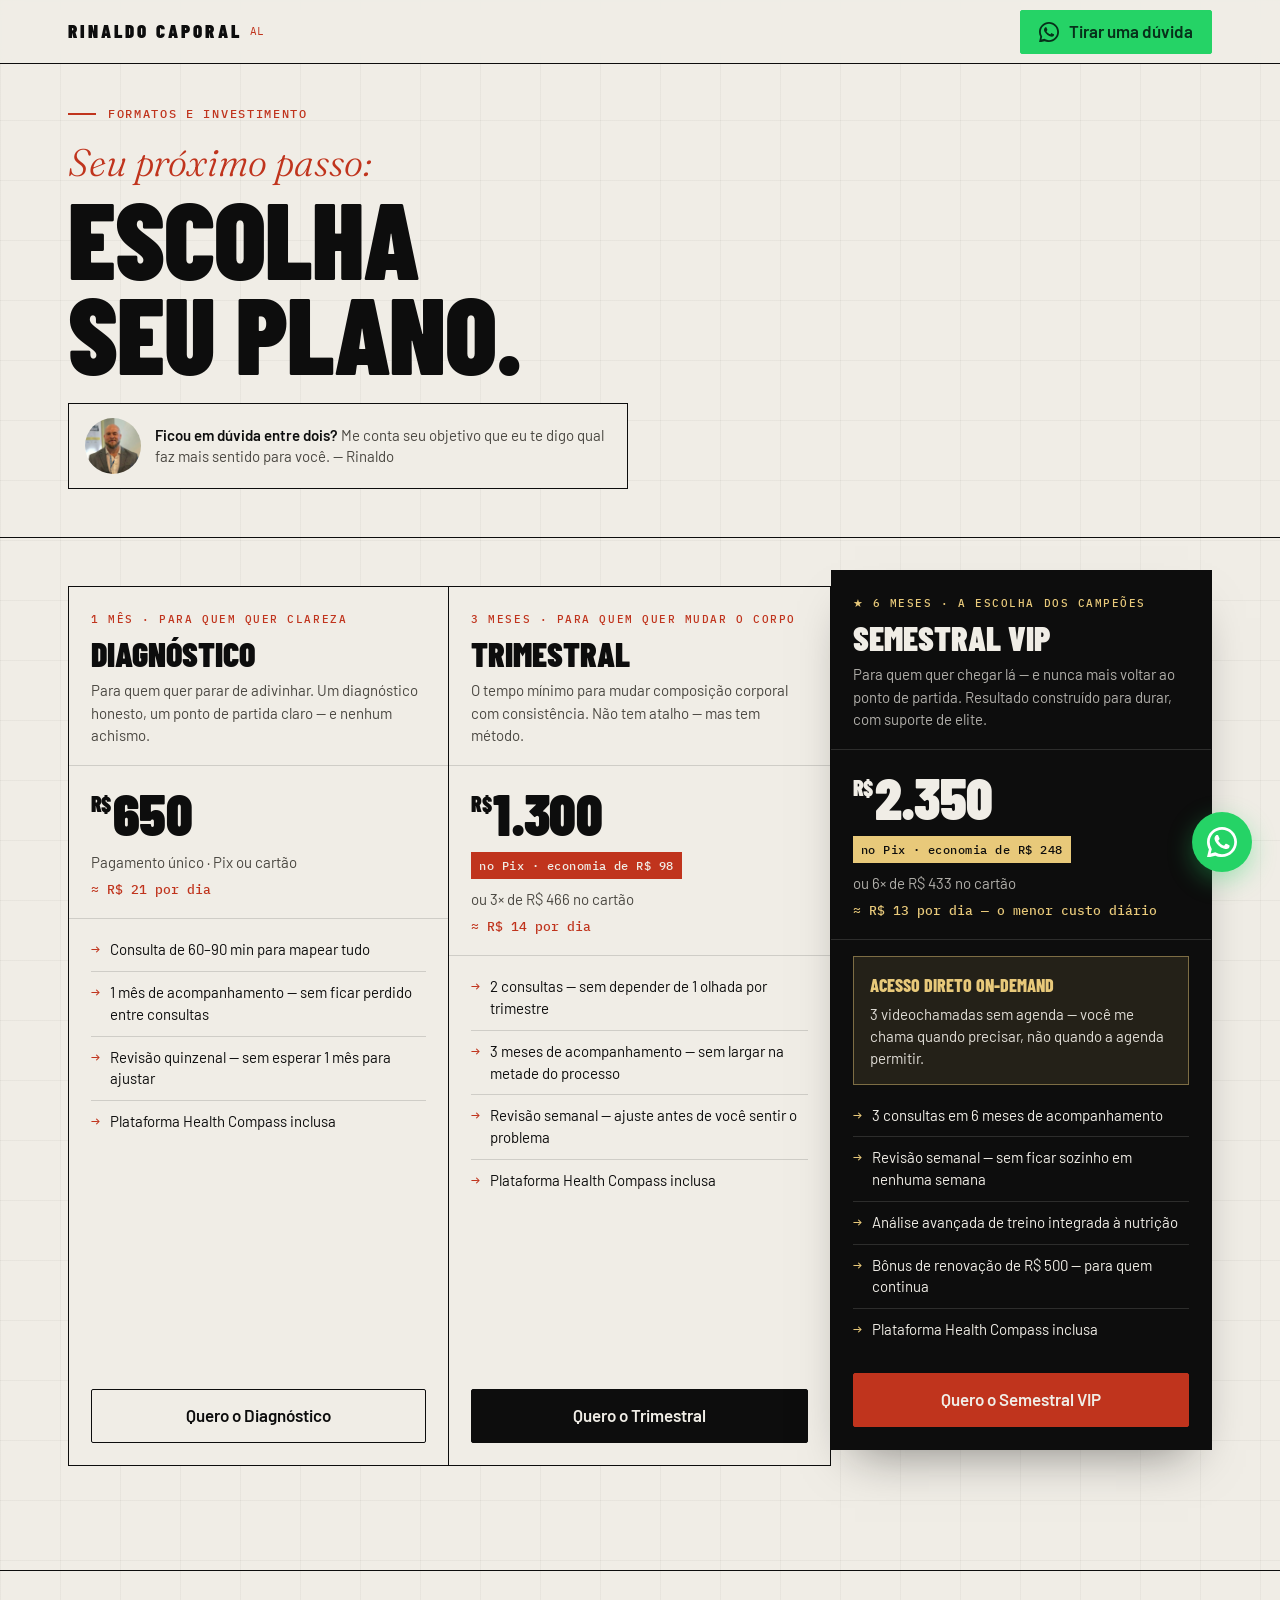
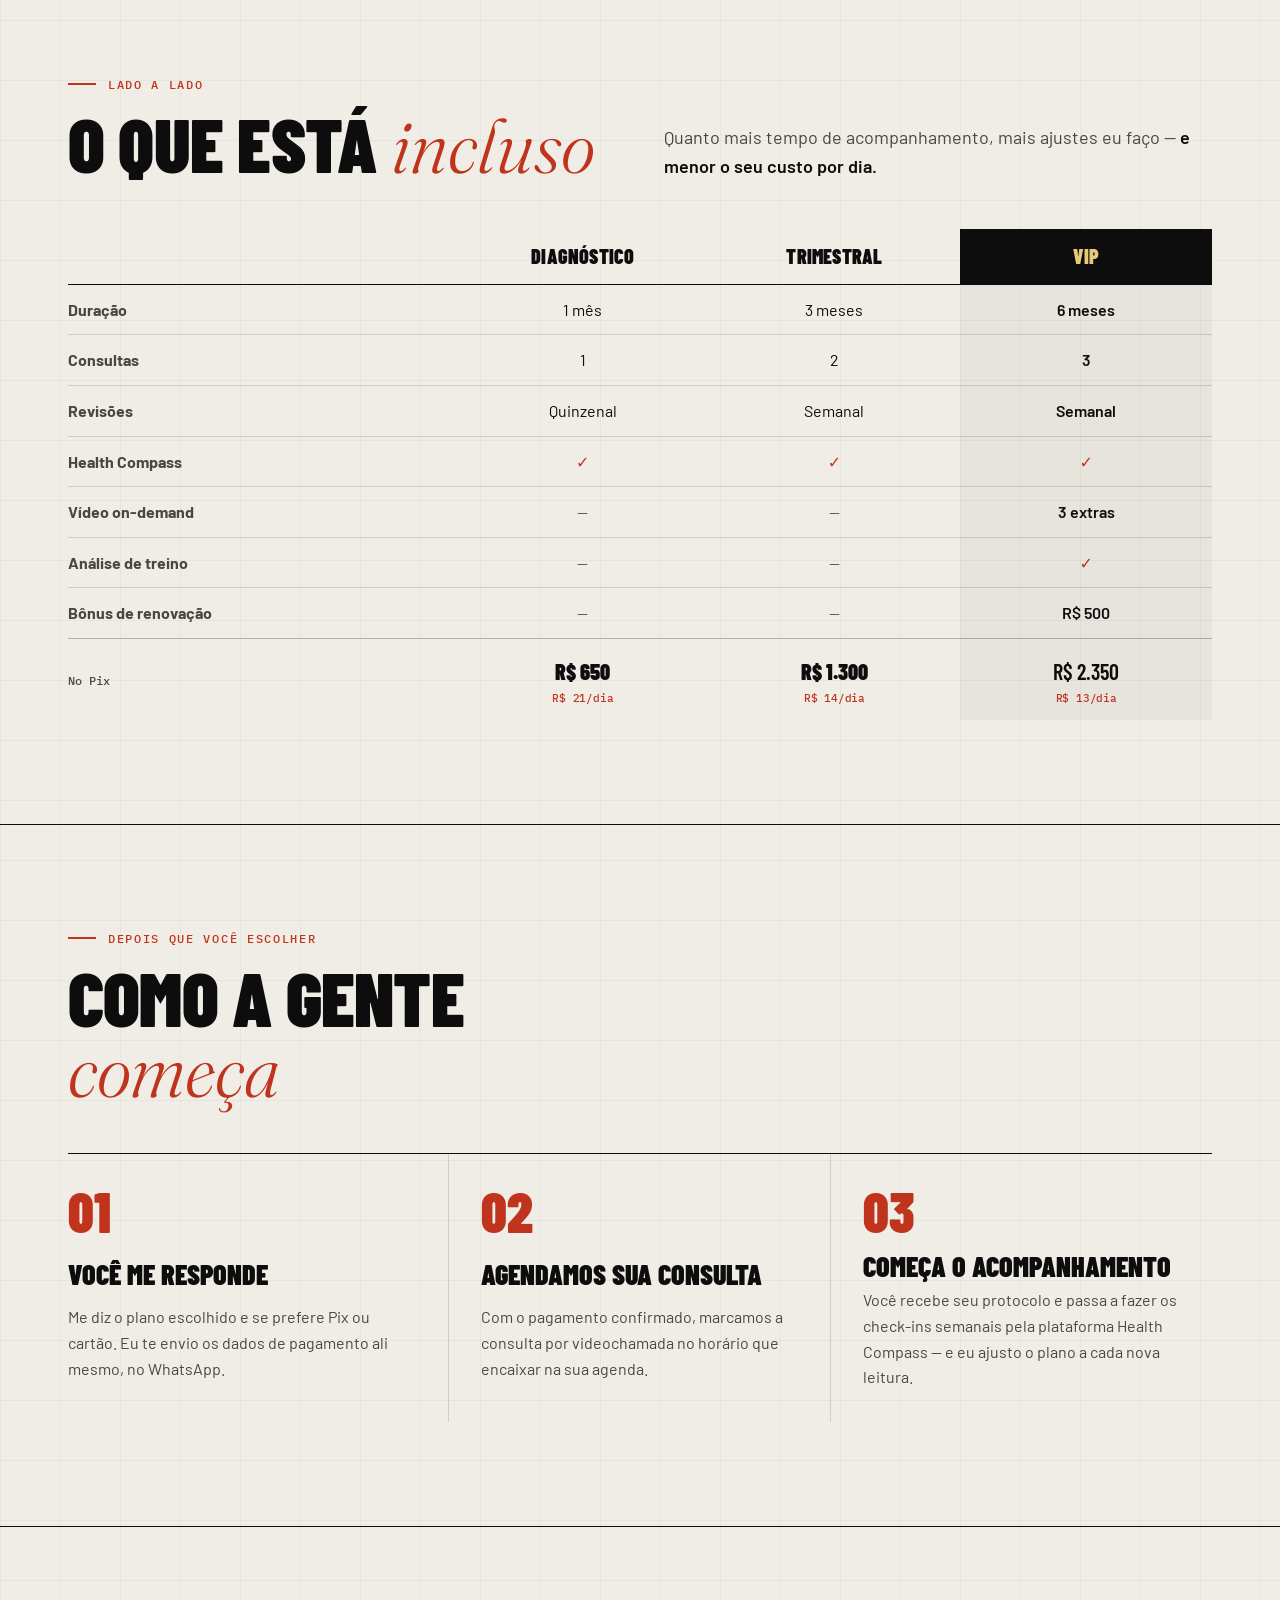
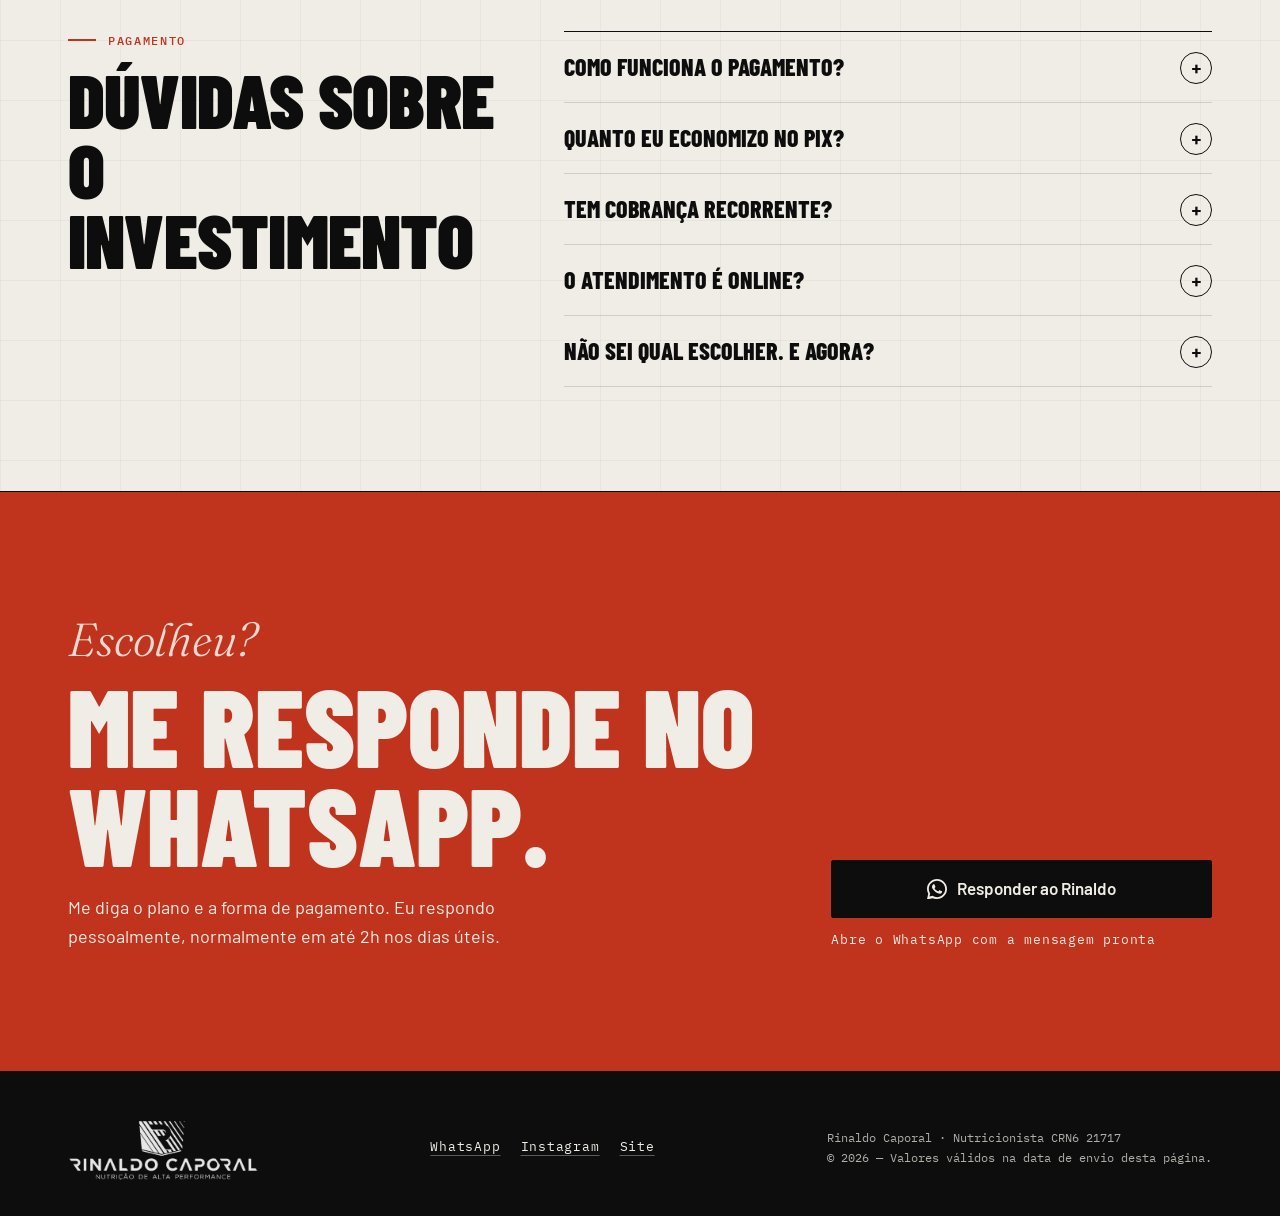
==== commit d5692feb: "chore: remove parágrafo introdutório da página de planos Co-Authored-By: Claude Opus 5.5 <noreply@an" ====
--- a/planos/index.html
+++ b/planos/index.html
@@ -63,7 +63,6 @@
       <span class="serif-it">Seu próximo passo:</span>
       <span class="big">Escolha<br>seu plano.</span>
     </h1>
-    <p class="hero-desc" style="margin-top:20px;max-width:640px">Todos os formatos incluem <strong>acompanhamento individual comigo</strong> e a plataforma <strong>Health Compass</strong>. Escolha o seu e me responda no WhatsApp — eu cuido do resto.</p>
     <div class="note" id="heroCtas">
       <img src="../img/rinaldo-480.webp" width="56" height="56" alt="Rinaldo Caporal">
       <p><strong>Ficou em dúvida entre dois?</strong> Me conta seu objetivo que eu te digo qual faz mais sentido para você. — Rinaldo</p>
